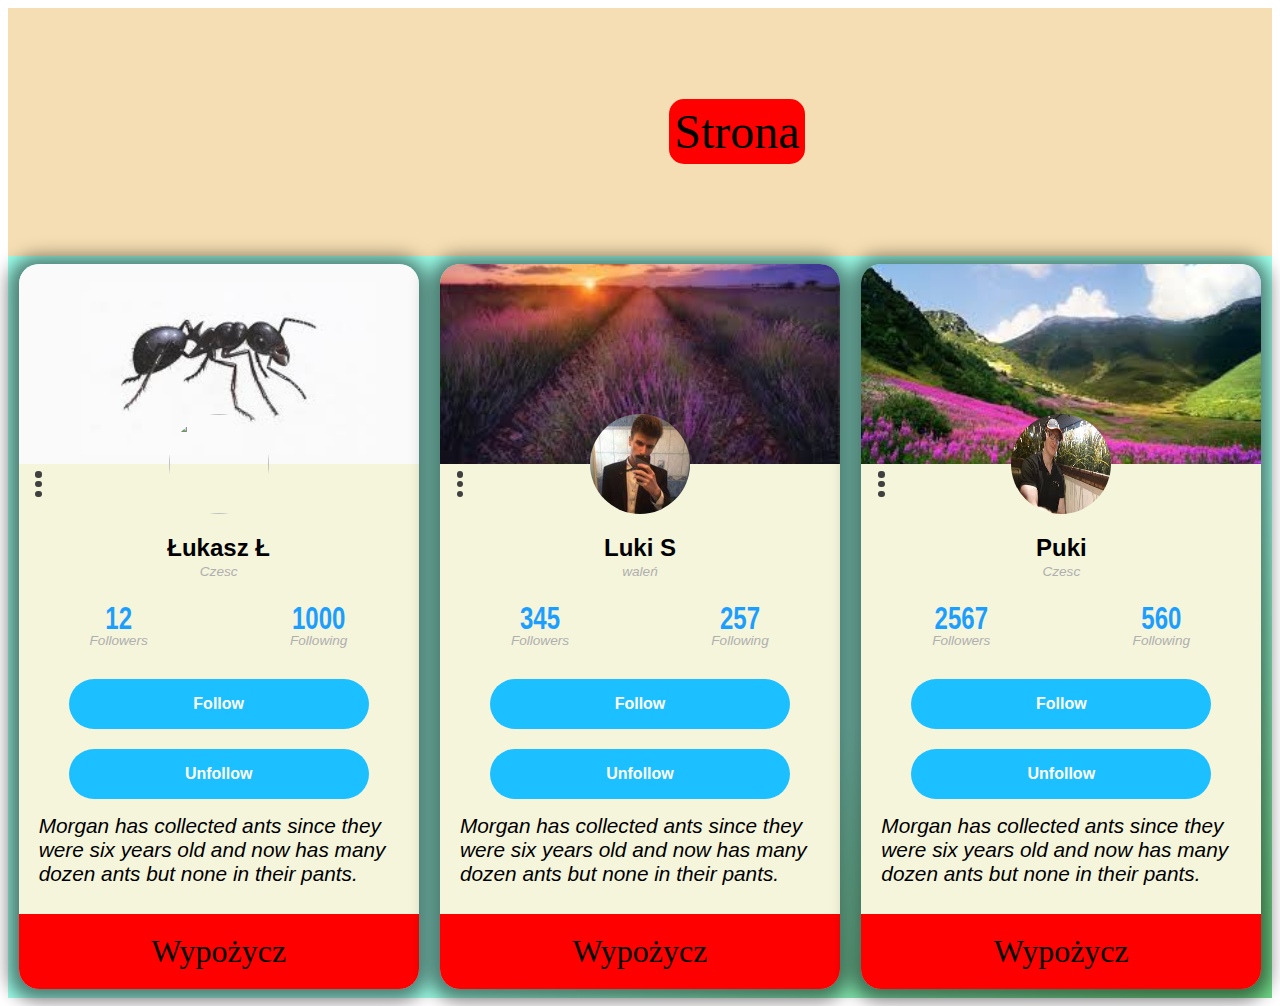
==== asd/index1.html @ 44e30fea "Add files via upload" ====
<!DOCTYPE html>
<html lang="en">
<head>
    <meta charset="UTF-8">
    <meta name="viewport" content="width=device-width, initial-scale=1.0">
    <title>Document</title>
    <link rel="stylesheet" href="style1.css">
    <script src="https://kit.fontawesome.com/39dd038290.js" crossorigin="anonymous"></script>
</head>
<body>
    <div class="container">
        <div class="header0">
            <a href="https://github.com/3ti-2020/crud-wiele-do-wielu-lukasz-lyzinski"><div class="ikona"><i class="fab fa-github"></i></div></a>
        </div>
        <div class="header">
            <ul class="menu1">
                <li class="pasek1"><a class="tekst" href="../index.php">Strona</a></li>
                
            </ul> 
        </div>
        <div class="main">
        <div class="karta0">
        <div class="karta1">
            <img class="obrazek" src="https://encrypted-tbn0.gstatic.com/images?q=tbn%3AANd9GcTzp9roOvp4ABNWLTnNqLWaF83Xpy33brY1aQ&usqp=CAU" alt="" >
        </div>
        <div class="karta2">
            <div class="opener">
                <span></span>
                <span></span>
                <span></span>
            </div>
        <h2 class="imie">Łukasz Ł</h2>
        </div>
        <div class="karta25">
            <a class="imie2"><i>Czesc</i></a>
        </div>
        <div class="karta3">
            <div class="blok1">
                <a class="tekst1" id="numer" value="12">12</a>
                <a class="tekst2"><i>Followers</i></a>
            </div>
            <div class="blok2">
                <a class="tekst1">1000</a>
                <a class="tekst2"><i>Following</i></a>
            </div>
        </div>
        <div class="karta4">
            <div class="przycisk" id="przy">
                <a class="tekst3">Follow</a>
            </div>
            <div class="przycisk" id="przy1">
                <a class="tekst3">Unfollow</a>
            </div>
        </div>
        <div class="karta5">
            <a class="tekst4">Morgan has collected ants since they were six years old and now has many dozen ants but none in their pants.</a>
        </div>
        <div class="przyciskk">Wypożycz</div>
    </div>
    <div class="karta0">
        <div class="karta11">
            <img class="obrazek" src="[data-uri]" alt="" >
        </div>
        <div class="karta2">
            <div class="opener">
                <span></span>
                <span></span>
                <span></span>
            </div>
        <h2 class="imie">Luki S</h2>
        </div>
        <div class="karta25">
            <a class="imie2"><i>waleń</i></a>
        </div>
        <div class="karta3">
            <div class="blok1">
                <a class="tekst1" id="numer1" value="345">345</a>
                <a class="tekst2"><i>Followers</i></a>
            </div>
            <div class="blok2">
                <a class="tekst1">257</a>
                <a class="tekst2"><i>Following</i></a>
            </div>
        </div>
        <div class="karta4">
            <div class="przycisk" id="przy2">
                <a class="tekst3">Follow</a>
            </div>
            <div class="przycisk" id="przy3">
                <a class="tekst3">Unfollow</a>
            </div>
        </div>
        <div class="karta5">
            <a class="tekst4">Morgan has collected ants since they were six years old and now has many dozen ants but none in their pants.</a>
        </div>
        <div class="przyciskk">Wypożycz</div>
    </div>
    <div class="karta0">
        <div class="karta111">
            <img class="obrazek" src="[data-uri]" alt="" >
        </div>
        <div class="karta2">
            <div class="opener">
                <span></span>
                <span></span>
                <span></span>
            </div>
        <h2 class="imie">Puki</h2>
        </div>
        <div class="karta25">
            <a class="imie2"><i>Czesc</i></a>
        </div>
        <div class="karta3">
            <div class="blok1">
                <a class="tekst1" id="numer2" value="2567">2567</a>
                <a class="tekst2"><i>Followers</i></a>
            </div>
            <div class="blok2">
                <a class="tekst1">560</a>
                <a class="tekst2"><i>Following</i></a>
            </div>
        </div>
        <div class="karta4">
            <div class="przycisk" id="przy4">
                <a class="tekst3">Follow</a>
            </div>
            <div class="przycisk" id="przy5">
                <a class="tekst3">Unfollow</a>
            </div>
        </div>
        <div class="karta5">
            <a class="tekst4">Morgan has collected ants since they were six years old and now has many dozen ants but none in their pants.</a>
        </div>
        <div class="przyciskk">Wypożycz</div>
    </div>
</div>
    </div>
    <script src="java.js"></script>
</body>
</html>
---- asd/style1.css ----
.container{
    height: 110vh;
    display: grid;
    grid-template-columns: repeat(3,1fr);
    grid-template-rows: repeat(4,1fr);
    grid-template-areas: 
    "header0 header header"
    "main main main"
    "main main main"
    "main main main"
    ;
}
.header{
    
    grid-area: header;
    background-color: wheat;
    display: flex;
    justify-content: flex-start;
    align-items: center;
}
.header0{
    
    grid-area: header0;
    background-color: wheat;
    display: flex;
    justify-content: flex-start;
    align-items: flex-start;
    
}

.main{
    grid-area: main;
    background-image: linear-gradient(to bottom right, #9effea 0% 65%, #70D686 95% 100%);
    display: flex;
    justify-content: center;
    align-items:center;
    flex-direction: row;
    flex-wrap: wrap;
    justify-content: space-around;
}

.karta0{
    height: 725px;
    width:400px;
    box-shadow: black 5px;
    box-shadow: -1px 2px 17px 10px rgba(0,0,0,0.50);
    border-radius: 20px 20px 20px 20px;
    
    
    
}

.karta1{
    height: 200px;
    width: 400px;
    background-color: tomato;
    border-radius: 20px 20px 0px 0px;
    background-image: url([data-uri]);
    background-size: cover;
    background-position: center;
    
   
}
.karta11{
    height: 200px;
    width: 400px;
    background-color: tomato;
    border-radius: 20px 20px 0px 0px;
    background-image: url([data-uri]);
    background-size: cover;
    background-position: center;
    
   
}
.karta111{
    height: 200px;
    width: 400px;
    background-color: tomato;
    border-radius: 20px 20px 0px 0px;
    background-image: url([data-uri]);
    background-size: cover;
    background-position: center;
    
   
}

.karta2{
    height: 100px;
    width: 400px;
    background-color: beige;
    border-radius: 0px 0px 0px 0px;
    box-shadow: black 5px;
    font-family: Montserrat, sans-serif;
    
}

.karta25{
    height: 25px;
    width: 400px;
    background-color: beige;
    border-radius: 0px 0px 0px 0px;
    box-shadow: black 5px;
    font-family: Montserrat, sans-serif;
    display: flex;
    justify-content: center;
    align-items: flex-start;
}

.karta3{
    height: 75px;
    width: 400px;
    background-color: beige;
    border-radius: 0px 0px 0px 0px;
    box-shadow: black 5px;
    display: flex;
    justify-content: space-between;
    align-items: center;
}

.karta4{
    height: 150px;
    width: 400px;
    background-color: beige;
    border-radius: 0px 0px 0px 0px;
    box-shadow: black 5px;
    display: flex;
    justify-content: center;
    align-items: center;
    flex-direction: column;
}

.karta5{
    height: 100px;
    width: 400px;
    background-color: beige;
    border-radius: 0px 0px 0px 0px;
    box-shadow: black 5px;
    display: flex;
    align-items: flex-start;
    justify-content: center;
    font-family: Montserrat, sans-serif;
}

.obrazek{
    height: 100px;
    width: 100px;
    border: double 0px black;
    border-radius: 50px;
    position: relative;
    top: 150px;
    left: 150px;
    transition: 0.5s;
}

.obrazek:hover{
    transform: scale(1.3);
    cursor: pointer;
    
   
}

.obrazek:active{
    transform: scale(1);
    
}

.opener span {
    background-color: #404040;
    width: 0.4rem;
    height: 0.4rem;
    position: absolute;
    top:0px;
    left: calc(50% - 0.2rem);
    border-radius: 50%;
}

.opener {
    width: 2.5rem;
    height: 2.5rem;
    position: relative;
    border-radius: 50%;
    transition: background-color 100ms ease-in-out;
}

span:nth-child(1) {
    top: 0.45rem;
}
span:nth-child(2) {
    top: 1.05rem;
}
span:nth-child(3) {
    top: 1.65rem;
}

.opener:hover{
    background-color: grey;
    cursor: pointer;
}

h2.imie {
    display: flex;
    padding: 0 2rem 0.5rem;
    justify-content: center;
    margin-top: 30px;
    font-weight: bold;
    font-size: 1.5em;
}

.imie2{
    color: #afafaf;
    font-size: 0.85rem;
    font-weight: normal;
    
}

.blok1{
    width:150px;
    height: 50px;
    background-color: beige;
    margin-left: 25px;
    display: flex;
    justify-content: center;
    flex-direction: column;
    align-items: center;
    border-radius: 10px 10px 10px 10px;
    font-family: Montserrat, sans-serif;
    transition: 0.5s;
}

.blok2{
    width:150px;
    height: 50px;
    background-color: beige;
    margin-right: 25px;
    display: flex;
    justify-content: center;
    flex-direction: column;
    align-items: center;
    border-radius: 10px 10px 10px 10px;
    font-family: Montserrat, sans-serif;
    transition: 0.5s;
}

.blok1:hover{
    background-color:#E6E6E6  ;
    transition: 0.5s;
    cursor: pointer;
}

.blok2:hover{
    background-color:#E6E6E6  ;
    transition: 0.5s;
    cursor: pointer;
}

.tekst1{
    color: #1c9eff;
    font-size:150%;
    font-weight: bold;
    transform: scaleY(1.3);
    transition: color 100ms ease-in-ou
}

.tekst2{
    color: #afafaf;
    font-size: 0.85rem;
    font-weight: normal;
}

.tekst3{
    font-family: sans-serif;
    font-size: 100%;
    font-weight: bold;
    color: white;
}
.tekst4{
    margin-left: 20px;
    margin-right: 20px;
    font-size:130%;
    font-style: oblique;
}

.przycisk{
    font-family: sans-serif;
    font-size: 100%;
    display: flex;
    justify-content: center;
    align-items: center;
    height: 50px;
    width: 300px;
    background-color: #1cbfff;
    border-radius: 40px 40px 40px 40px;
    margin: 10px;
    transition: 0.5s;
    
}

.przycisk:hover{
    background-color: #FFC427;
    transform: scale(1.1);
    cursor: pointer;
    
}

.menu1{
    list-style:none;
    display: flex;
}

.pasek1{
    margin: 20px;
    background-color: red;
    font-size: 300%;
    padding:5px;
    margin-left: 200px;
    transition: 0.5s;
    border-radius: 15px;
    
}

.pasek1:hover{
    background-color: white;
}

.tekst{
    text-decoration: none;
    color: black;
    
    
}
.ikona{
    font-size: 600%;
    color: white;
    transition: 0.5s;
}

.ikona:hover{
    color: beige;
}
.przyciskk{
    width: 400px;
    background-color: red;
    height: 75px;
    display: flex;
    justify-content: center;
    align-items: center;
    border-radius: 0px 0px 20px 20px;
    transition: 0.5s;
    font-size: 200%;
    
}

.przyciskk:hover{
    cursor: pointer;
    background-color: tomato;

}
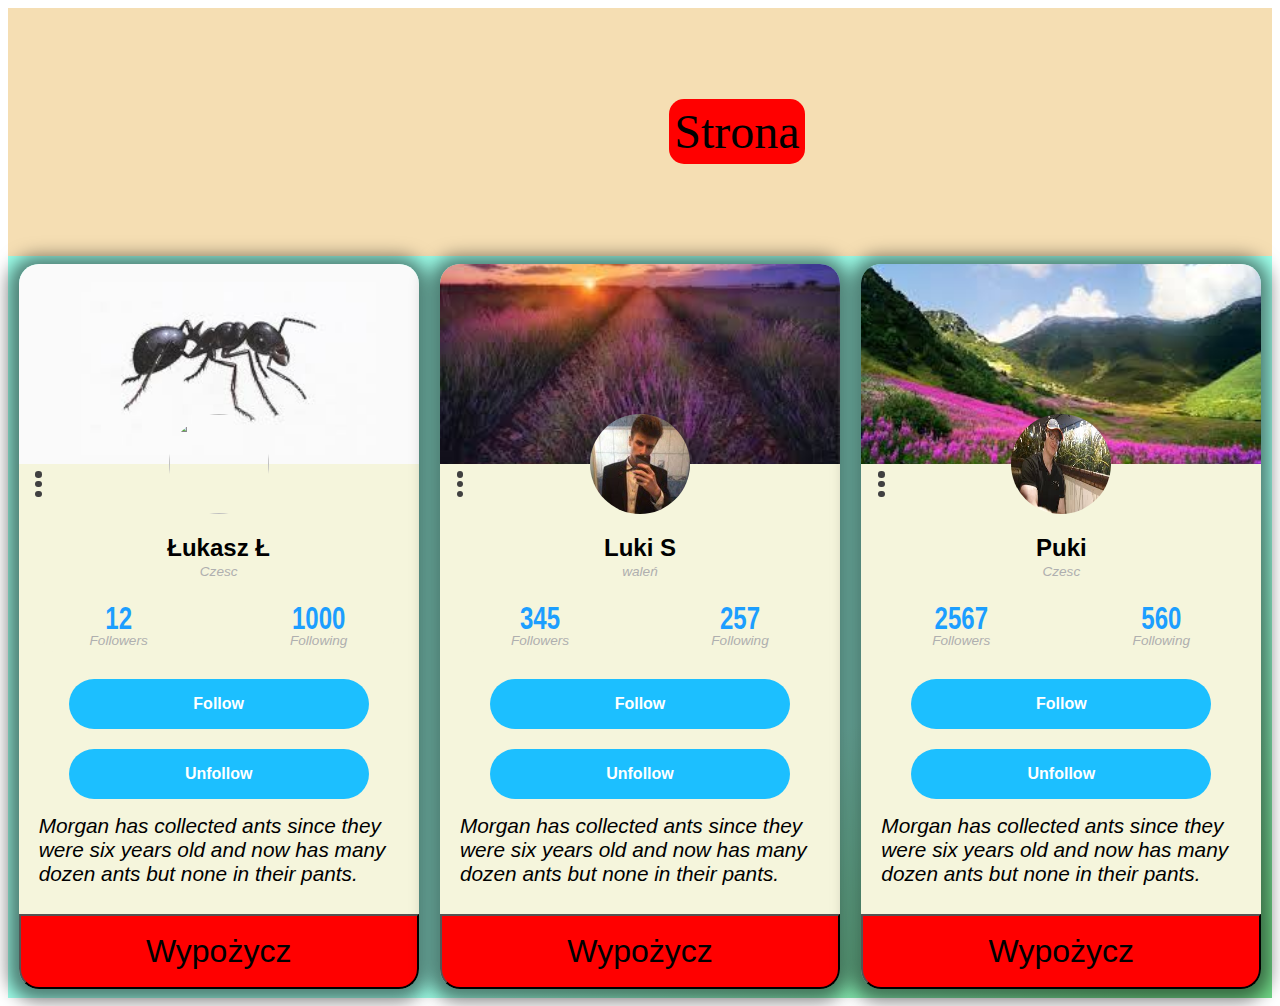
==== commit 951c6557: "Add files via upload" ====
--- a/asd/index1.html
+++ b/asd/index1.html
@@ -3,7 +3,7 @@
 <head>
     <meta charset="UTF-8">
     <meta name="viewport" content="width=device-width, initial-scale=1.0">
-    <title>Document</title>
+    <title>Łukasz Łyziński gr. 1</title>
     <link rel="stylesheet" href="style1.css">
     <script src="https://kit.fontawesome.com/39dd038290.js" crossorigin="anonymous"></script>
 </head>
@@ -55,7 +55,9 @@
         <div class="karta5">
             <a class="tekst4">Morgan has collected ants since they were six years old and now has many dozen ants but none in their pants.</a>
         </div>
-        <div class="przyciskk">Wypożycz</div>
+        <form action="../insert/insertk1.php" method="post">
+            <input class="przyciskkk" type="submit" value="Wypożycz">
+            </form>
     </div>
     <div class="karta0">
         <div class="karta11">
@@ -93,7 +95,9 @@
         <div class="karta5">
             <a class="tekst4">Morgan has collected ants since they were six years old and now has many dozen ants but none in their pants.</a>
         </div>
-        <div class="przyciskk">Wypożycz</div>
+        <form action="../insert/insertk2.php" method="post">
+            <input class="przyciskkk" type="submit" value="Wypożycz">
+            </form>
     </div>
     <div class="karta0">
         <div class="karta111">
@@ -131,7 +135,9 @@
         <div class="karta5">
             <a class="tekst4">Morgan has collected ants since they were six years old and now has many dozen ants but none in their pants.</a>
         </div>
-        <div class="przyciskk">Wypożycz</div>
+        <form action="../insert/insertk3.php" method="post">
+        <input class="przyciskkk" type="submit" value="Wypożycz">
+        </form>
     </div>
 </div>
     </div>
--- a/asd/style1.css
+++ b/asd/style1.css
@@ -339,20 +339,20 @@
 .ikona:hover{
     color: beige;
 }
-.przyciskk{
-    width: 400px;
+
+
+.przyciskkk{
+    height: 75px;
     background-color: red;
-    height: 75px;
-    display: flex;
-    justify-content: center;
-    align-items: center;
+    width: 400px;
     border-radius: 0px 0px 20px 20px;
+    cursor: pointer;
     transition: 0.5s;
     font-size: 200%;
-    
-}
-
-.przyciskk:hover{
+}
+
+
+.przyciskkk:hover{
     cursor: pointer;
     background-color: tomato;
 
